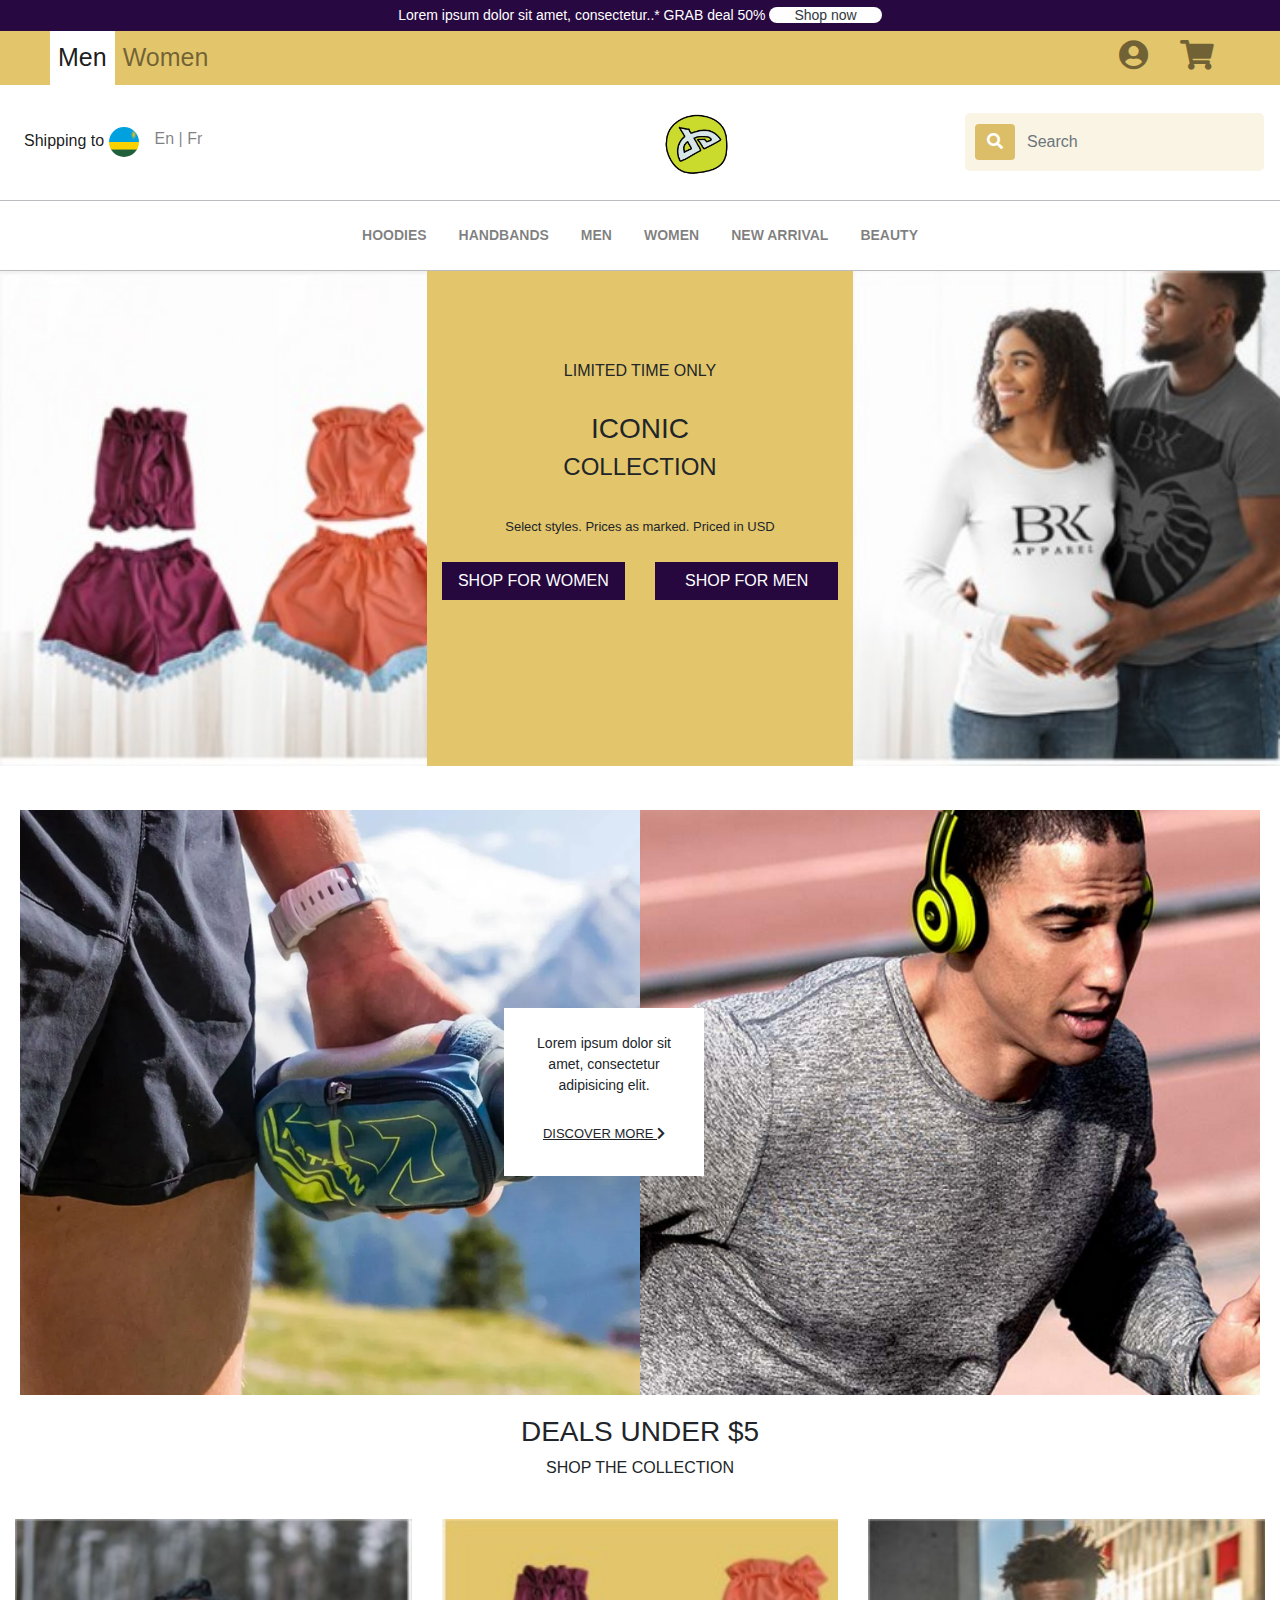
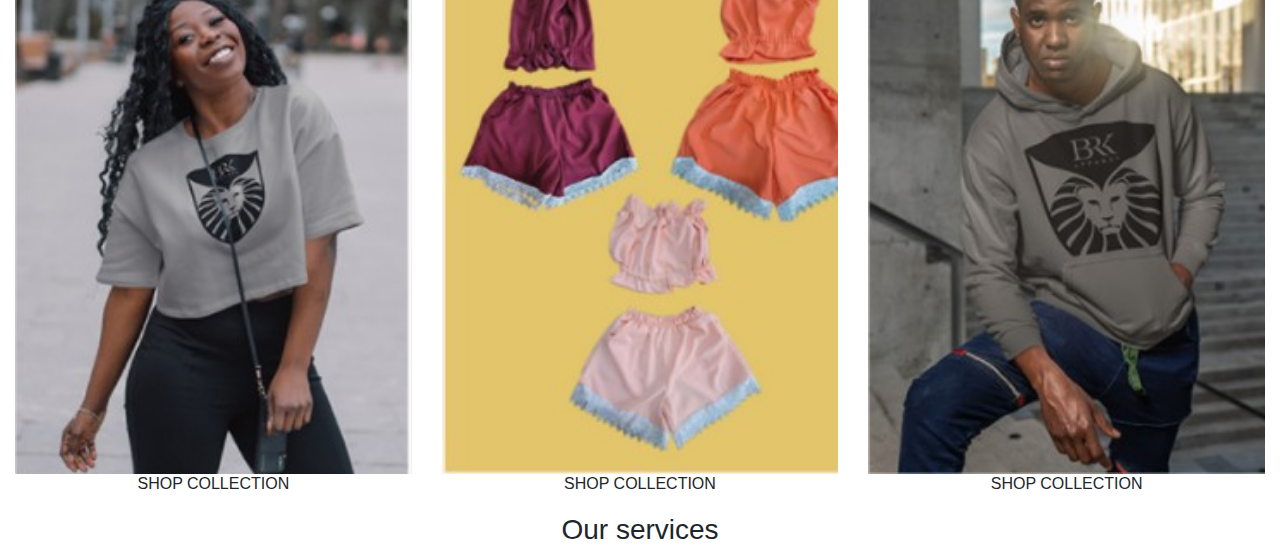
==== index.html @ 5a233d7f "first commit" ====
<!DOCTYPE html>
<html>
<head>
	<meta charset="utf-8">
	<meta name="viewport" content="width=device-width, initial-scale=1">
	<title></title>
	<link rel="stylesheet" href="https://cdn.jsdelivr.net/npm/bootstrap@4.6.0/dist/css/bootstrap.min.css"/>
	<link rel="stylesheet" href="https://pro.fontawesome.com/releases/v5.10.0/css/all.css"/>
	<link rel="stylesheet" type="text/css" href="style.css">

</head>
<body>

	<div class="container-fluid no-padding">
		<div class="row">
			<div class="col-md-12 top-menu-div">
				<div class="text-center" id="top-menu">
					Lorem ipsum dolor sit amet, consectetur..* GRAB deal 50% <a href="#">Shop now</a>
				</div>
			</div>			
		</div>
		<div class="row">
			<div class="col-md-12">
				
				<nav class="navbar navbar-expand-lg navbar-light main-menu">
				  <div class="collapse navbar-collapse" id="navbarSupportedContent">
				    <ul class="navbar-nav mr-auto">
				       <li class="nav-item active">
				        <a class="nav-link" href="#">Men</a>
				      </li>
				      <li class="nav-item">
				        <a class="nav-link" href="#">Women</a>
				      </li>
				    </ul>
				    <ul class="navbar-nav"> 
				    	<li class="nav-link">
				    		<a href="#" class="nav-link">
				    			<i class="fas fa-user-circle"></i>
				    		</a>
				    	</li>
				    	<li class="nav-link">
				    		<a href="#" class="nav-link">
				    			<i class="fas fa-shopping-cart"></i>
				    		</a>
				    	</li>
				    </ul>
				  </div>
				</nav>

			</div>
		</div>


		<div class="row">
			<div class="col-md-12">
				
				<nav class="navbar navbar-expand-lg navbar-light logo-menu">
				  <div class="collapse navbar-collapse" id="navbarSupportedContent">
				    <ul class="navbar-nav mr-auto">
				       <li class="nav-item active">
				        <a class="nav-link" href="#">Shipping to <img src="img/flag.png" class="flag" /></a>
				      </li>
				      <li class="nav-item">
				        <a class="nav-link" href="#">En | Fr</a>
				      </li>
				    </ul>
				    <ul class="navbar-nav  mx-auto"> 
				    	<li class="nav-link">
				    		<a href="#" class="nav-link">
				    			<img src="img/logo.png" class="logo"/>
				    		</a>
				    	</li>
				    </ul>
				     <form class="form-inline my-2 my-lg-0">
				      <button class="btn btn-outline-success my-2 my-sm-0" type="submit"><i class="fas fa-search"></i></button>
				      <input class="form-control mr-sm-2" type="search" placeholder="Search" aria-label="Search">
				    </form>
				  </div>
				</nav>

			</div>
		</div>

		<div class="row">
			<div class="col-md-12">
				
				<nav class="navbar navbar-expand-lg navbar-light category-menu">
				  <div class="collapse navbar-collapse" id="navbarSupportedContent">
				    <ul class="navbar-nav  mx-auto"> 
				    	<li class="nav-link">
				    		<a href="#" class="nav-link">
				    			Hoodies
				    		</a>
				    	</li>
				    	<li class="nav-link">
				    		<a href="#" class="nav-link">
				    			Handbands
				    		</a>
				    	</li>
				    	<li class="nav-link">
				    		<a href="#" class="nav-link">
				    			Men
				    		</a>
				    	</li>
				    	<li class="nav-link">
				    		<a href="#" class="nav-link">
				    			Women
				    		</a>
				    	</li>
				    	<li class="nav-link">
				    		<a href="#" class="nav-link">
				    			New arrival
				    		</a>
				    	</li>
				    	<li class="nav-link">
				    		<a href="#" class="nav-link">
				    			Beauty
				    		</a>
				    	</li>
				    </ul>
				  </div>
				</nav>

			</div>
		</div>

	</div>

	<div class="container-fluid">
		
		<div class="row">
			<div class="col-md-4 section-top" style="background-image: url('img/img_2.jpg');"></div>
			<div class="col-md-4 section-top-middle text-center" style="">
				<h6>LIMITED TIME ONLY</h6>
				<br>
				<h3>ICONIC</h3>
				<h4>COLLECTION</h4>
				<br>
				<span style="font-size: 13px;">Select styles. Prices as marked. Priced in USD</span>
				<br>
				<br>
				<div class="row">
					<div class="col-md-6 col-sm-6">
						<a href="#" class="btn btn-block btn-custom">SHOP FOR WOMEN</a>
					</div>
					<div class="col-md-6 col-sm-6">
						<a href="#" class="btn btn-block btn-custom">SHOP FOR MEN</a>
					</div>
				</div>
			</div>
			<div class="col-md-4 section-top" style="background-image: url('img/img_1.jpg');"></div>
		</div>
	</div>
	<br>
	<div class="container-fluid">
		
		<div class="row" style="position: relative;padding: 20px;">
			<div class="col-md-6 section-middle" style="background-image: url('img/img_3.webp');"></div>
			<div class="section-middle-middle text-center shadow-lg" style="">
				<span>Lorem ipsum dolor sit amet, consectetur adipisicing elit.</span>
				<br>
				<br>
				<a href="#" class="btn btn-block btn-custom-link">DISCOVER MORE <i class="fas fa-chevron-right"></i></a>
			</div>
			<div class="col-md-6 section-middle" style="background-image: url('img/img_4.jpg');"></div>
		</div>
		<div class="row">
			<div class="col-md-12 text-center">
				<h3>DEALS UNDER $5</h3>
				<span>SHOP THE COLLECTION</span>
			</div>
		</div>
	</div>
	<br>
	<div class="container-fluid">
		
		<div class="row">
			<div class="col-md-4 section-collection">
				<div  style="background-image: url('img/img_5.jpg');"></div>
				<a href="#"><h6 class="text-center">SHOP COLLECTION</h6></a>
			</div>

			<div class="col-md-4 section-collection">
				<div  style="background-image: url('img/img_6.jpg');"></div>
				<a href="#"><h6 class="text-center">SHOP COLLECTION</h6></a>
			</div>

			<div class="col-md-4 section-collection">
				<div  style="background-image: url('img/img_7.jpg');"></div>
				<a href="#"><h6 class="text-center">SHOP COLLECTION</h6></a>
			</div>
		</div>
		<br>
		<div class="row">
			<div class="col-md-12 text-center">
				<h3>Our services</h3>
			</div>
		</div>
	</div>


</body>
	
	<script src="https://code.jquery.com/jquery-3.6.0.min.js"></script>
	<script src="https://cdn.jsdelivr.net/npm/bootstrap@4.6.0/dist/js/bootstrap.min.js"></script>
	<script type="text/javascript" src="script.js"></script>
</html>
---- style.css ----
body{
	overflow-y: scroll;
	overflow-x: hidden;
}
#top-menu{
	background-color: #270841;
	color: #fff;
	font-size: 14px;
	padding: 5px;
}
#top-menu a{
	background-color: #FEFEFE;
	color: #303841;
	border-radius: 10px;
	padding-left: 25px;
	padding-right: 25px;
}
.no-padding{
	padding-left: 0px;
	padding-right: 0px;
}
.main-menu{
	background-color: #E3C56B;
	padding-left: 50px;
	padding-right: 50px;
	padding-top: 0px;
	padding-bottom: 0px;
}
.main-menu ul li a{
	font-size: 25px;
}
.main-menu ul li a i{
	font-size: 30px;
}
.main-menu ul .active, .main-menu ul li a:hover{
	background-color: #fff;
}
.main-menu .navbar-nav{
	margin-top: -8px;
	margin-bottom: -8px;
}
.flag{
	width: 30px;
	height: 30px;
	border-radius: 50%;
}
.form-inline{
	background-color: #FAF4E4;
	padding: 10px;
	border-radius: 5px;
}
.form-inline input{
	background-color: #FAF4E4;
	border: 0px;
}
.form-inline button{
	background-color: #DBBE67;
	border: 0px;
	color: white;
}
.logo{
	width: 67px;
}
.category-menu{
	border-top: 1px solid #BABCBF;
	border-bottom: 1px solid #BABCBF;
}
.category-menu ul li a{
	text-transform: uppercase;
	font-weight: bold;
	font-size: 14px;
}
.section-top{
	background-size: cover;
	height: 55vh;
	background-repeat: no-repeat;
}
.section-middle{
	background-size: cover;
	height: 65vh;
	background-repeat: no-repeat;
}
.section-top-middle{
	background-color: #E3C56B;
	vertical-align: middle;
	height: 55vh;
	padding-top: 10vh;
}
.btn-custom{
	background-color: #26083F;
	color: #fff;
	border-radius: 0;
}
.btn-custom-link{
	text-decoration: underline;
}
.section-middle-middle{
	width: 200px;
	background-color: #fff;
	position: absolute;
	right: 45%;
	z-index: 10;
	padding: 20px;
	padding-top: 25px;
	padding-bottom: 25px;
	top: 35%;
	font-size: 14px;
}
.section-middle-middle a{
	font-size: 13px;
}
.section-collection{
	height: 65vh;
	padding: 15px;
}
.section-collection div{
	background-size: cover;
	height: 100%;
	background-repeat: no-repeat;
}
.section-collection a{
	margin-top: 10px;
	color: #22262A;
}
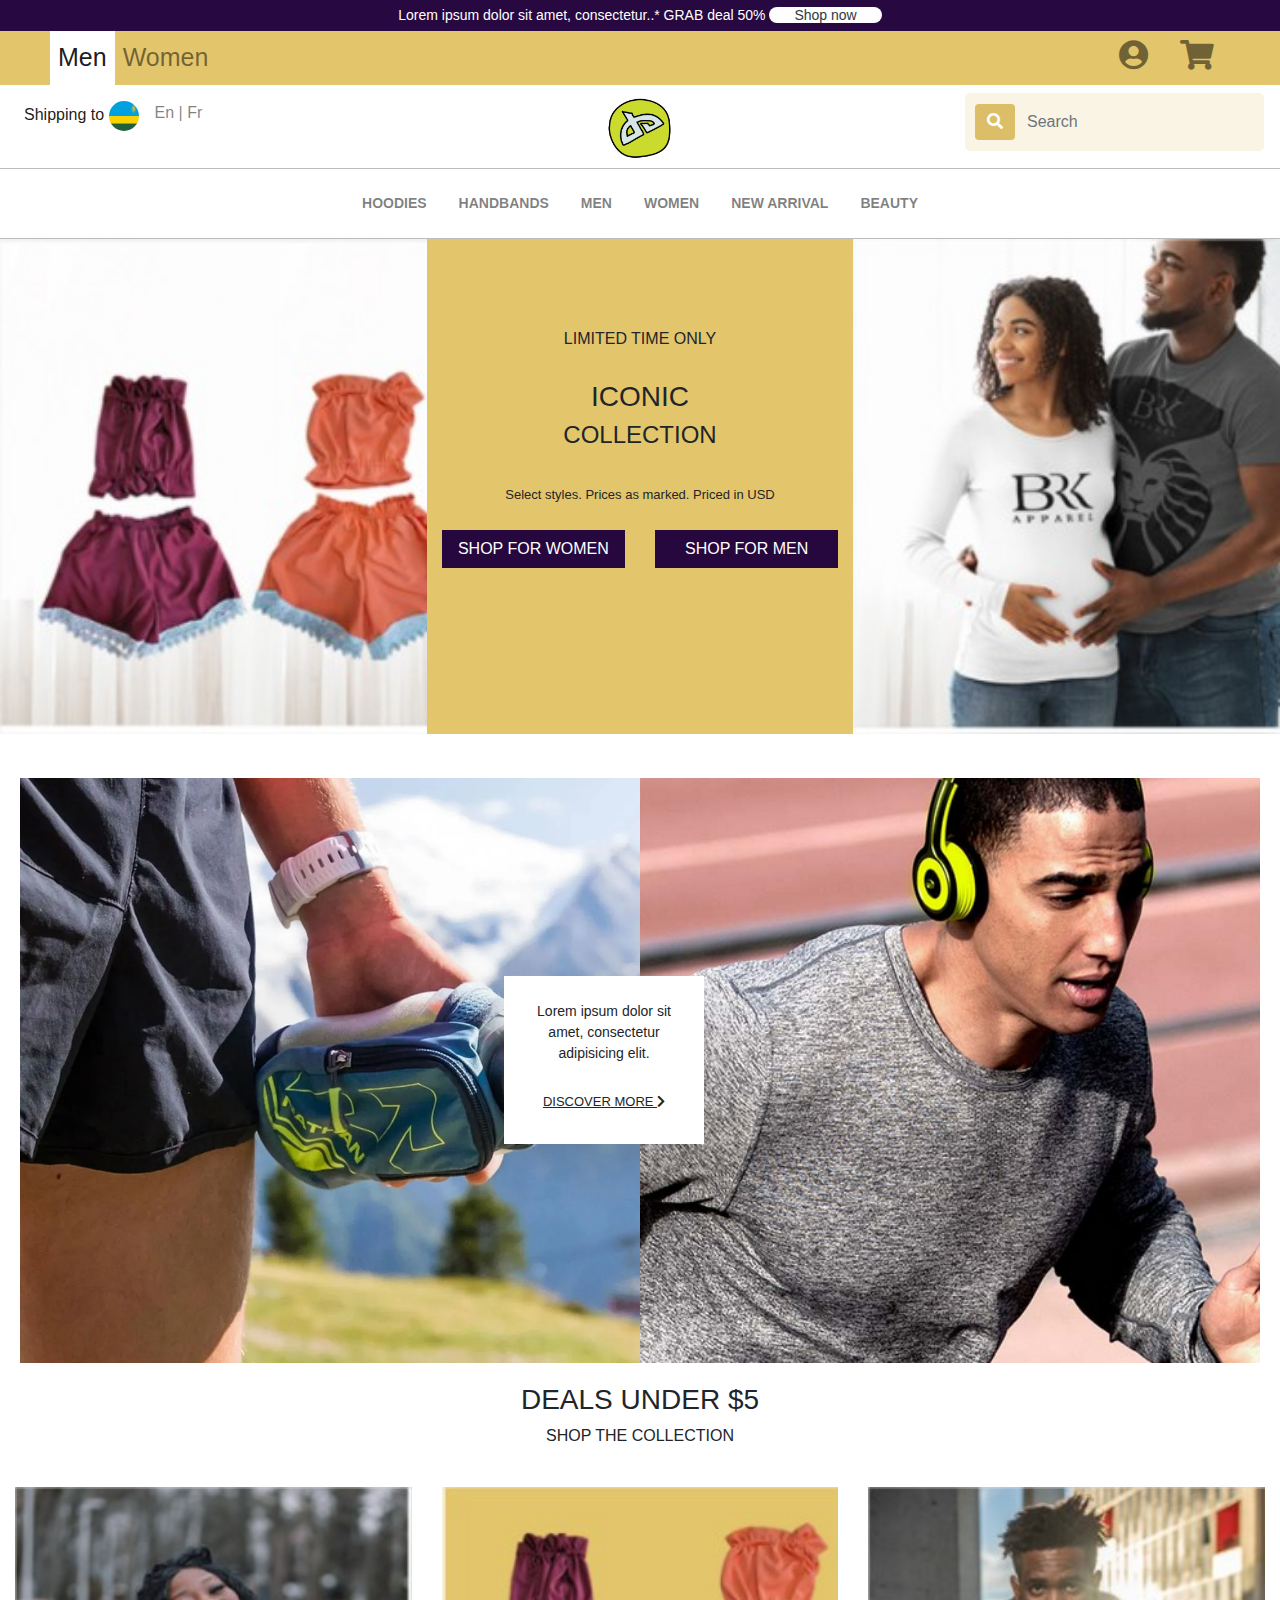
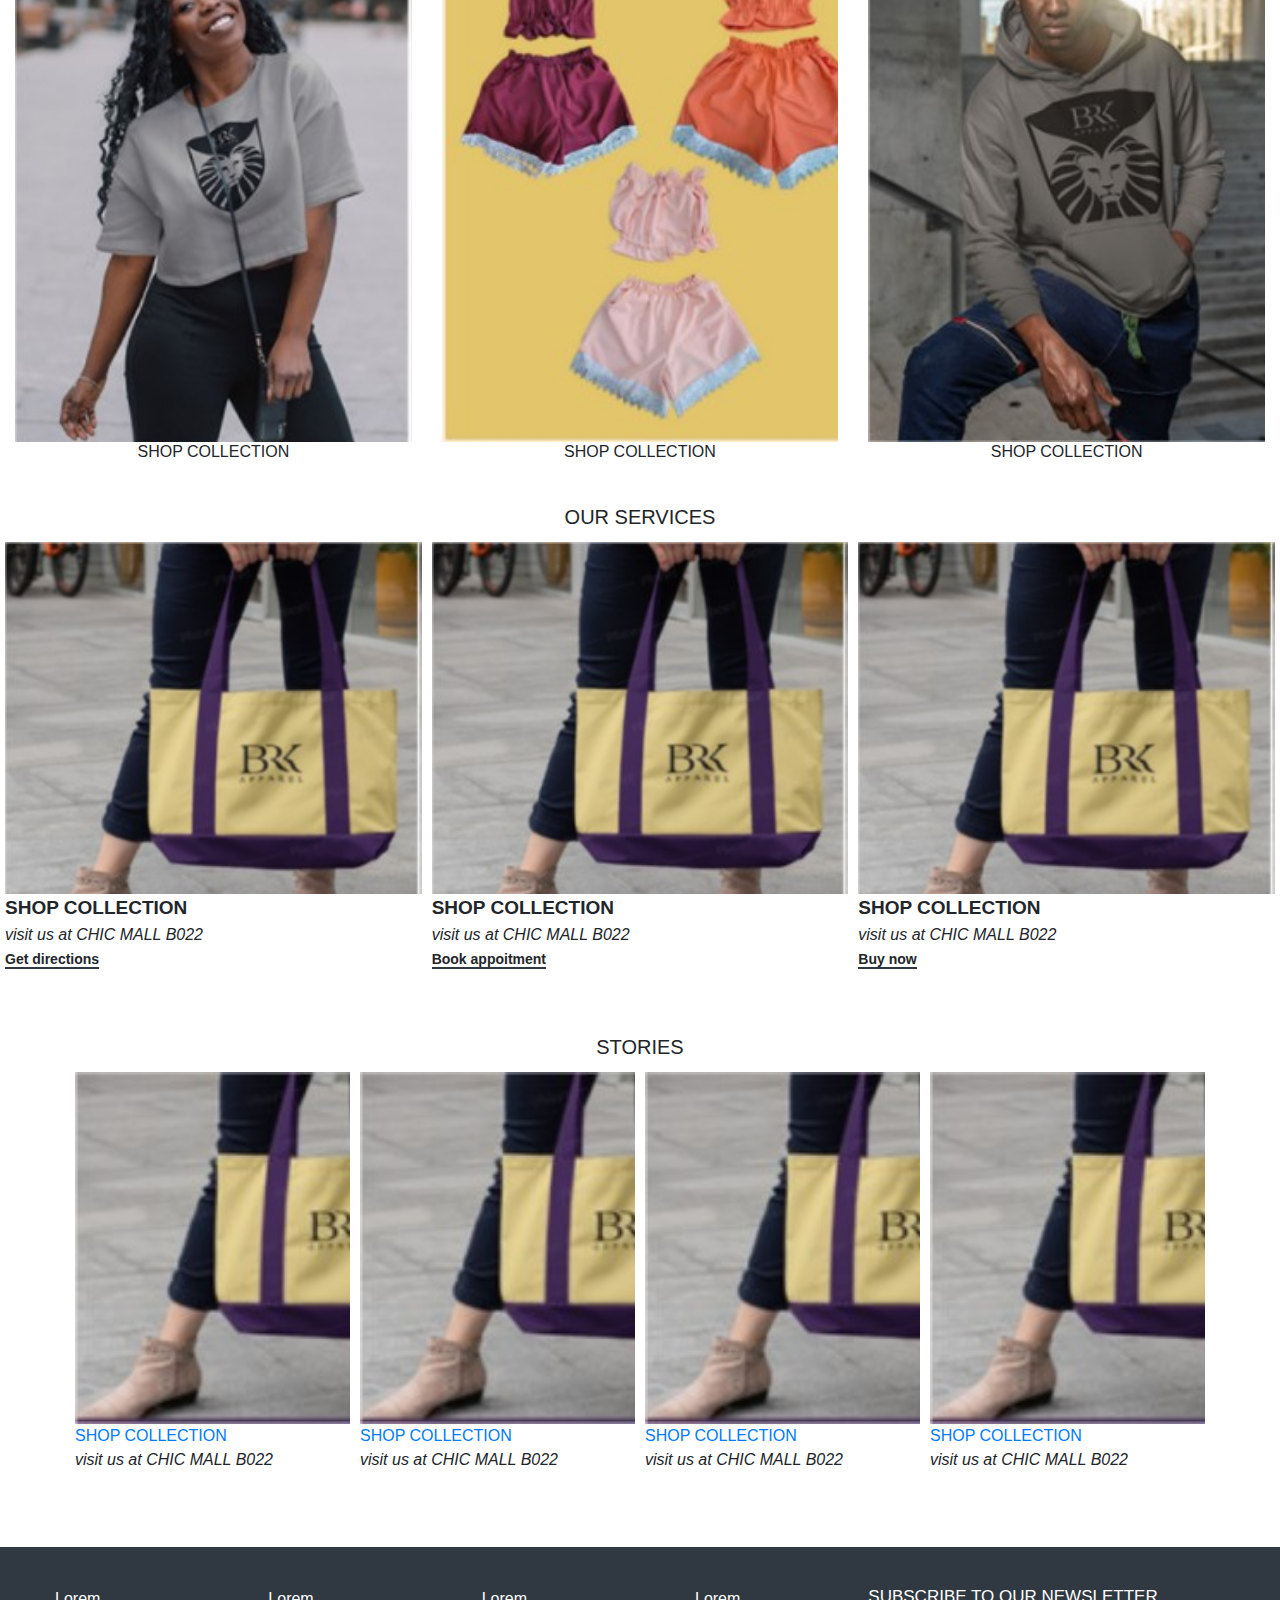
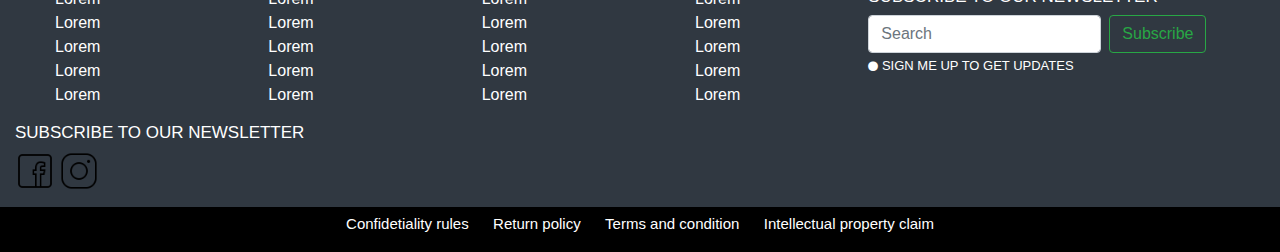
==== commit f9fc696e: "index" ====
--- a/index.html
+++ b/index.html
@@ -53,30 +53,44 @@
 
 		<div class="row">
 			<div class="col-md-12">
+
+				<div class="row">
+					<div class="col-md-4">
+						<nav class="navbar navbar-expand-lg navbar-light logo-menu">
+						  <div class="collapse navbar-collapse" id="navbarSupportedContent2">
+						    <ul class="navbar-nav mr-auto">
+						       <li class="nav-item active">
+						        <a class="nav-link" href="#">Shipping to <img src="img/flag.png" class="flag" /></a>
+						      </li>
+						      <li class="nav-item">
+						        <a class="nav-link" href="#">En | Fr</a>
+						      </li>
+						    </ul>
+						  </div>
+						</nav>
+					</div>
+					<div class="col-md-4 text-center">
+						<a href="#" class="nav-link">
+			    			<img src="img/logo.png" class="logo"/>
+			    		</a>
+					</div>
+					<div class="col-md-4">
+						<nav class="navbar navbar-expand-lg navbar-light logo-menu">
+						  <div class="collapse navbar-collapse" id="navbarSupportedContent2">
+						    <ul class="navbar-nav mr-auto">
+						       <li class="nav-item">
+						      </li>
+						    </ul>
+						     <form class="form-inline my-2 my-lg-0">
+						      <button class="btn btn-outline-success my-2 my-sm-0" type="submit"><i class="fas fa-search"></i></button>
+						      <input class="form-control mr-sm-2" type="search" placeholder="Search" aria-label="Search">
+						    </form>
+						  </div>
+						</nav>
+					</div>
+				</div>
 				
-				<nav class="navbar navbar-expand-lg navbar-light logo-menu">
-				  <div class="collapse navbar-collapse" id="navbarSupportedContent">
-				    <ul class="navbar-nav mr-auto">
-				       <li class="nav-item active">
-				        <a class="nav-link" href="#">Shipping to <img src="img/flag.png" class="flag" /></a>
-				      </li>
-				      <li class="nav-item">
-				        <a class="nav-link" href="#">En | Fr</a>
-				      </li>
-				    </ul>
-				    <ul class="navbar-nav  mx-auto"> 
-				    	<li class="nav-link">
-				    		<a href="#" class="nav-link">
-				    			<img src="img/logo.png" class="logo"/>
-				    		</a>
-				    	</li>
-				    </ul>
-				     <form class="form-inline my-2 my-lg-0">
-				      <button class="btn btn-outline-success my-2 my-sm-0" type="submit"><i class="fas fa-search"></i></button>
-				      <input class="form-control mr-sm-2" type="search" placeholder="Search" aria-label="Search">
-				    </form>
-				  </div>
-				</nav>
+				
 
 			</div>
 		</div>
@@ -191,13 +205,157 @@
 			</div>
 		</div>
 		<br>
+		<br>
 		<div class="row">
 			<div class="col-md-12 text-center">
-				<h3>Our services</h3>
-			</div>
-		</div>
-	</div>
-
+				<h5>OUR SERVICES</h5>
+			</div>
+		</div>
+	</div>
+
+	<div class="container-fluid">
+		
+		<div class="row">
+			<div class="col-md-4 section-services">
+				<div  style="background-image: url('img/img_8.jpg');"></div>
+				<a href="#" class="title">SHOP COLLECTION</a>
+				<br>
+				<span class="italic">visit us at CHIC MALL B022</span>
+				<br>
+				<a href="#" class="underline">Get directions</a>
+			</div>
+
+			<div class="col-md-4 section-services">
+				<div  style="background-image: url('img/img_8.jpg');"></div>
+				<a href="#" class="title">SHOP COLLECTION</a>
+				<br>
+				<span class="italic">visit us at CHIC MALL B022</span>
+				<br>
+				<a href="#" class="underline">Book appoitment</a>
+			</div>
+
+			<div class="col-md-4 section-services">
+				<div  style="background-image: url('img/img_8.jpg');"></div>
+				<a href="#" class="title">SHOP COLLECTION</a>
+				<br>
+				<span class="italic">visit us at CHIC MALL B022</span>
+				<br>
+				<a href="#" class="underline">Buy now</a>
+			</div>
+		</div>
+	</div>
+
+	<div class="container-fluid">
+		<br>
+		<br>
+		<div class="row">
+			<div class="col-md-12 text-center">
+				<h5>STORIES</h5>
+			</div>
+		</div>
+		<div class="container">
+			<div class="row">
+			<div class="col-md-3 section-stories">
+				<div  style="background-image: url('img/img_9.jpg');"></div>
+				<a href="#" class="title">SHOP COLLECTION</a>
+				<br>
+				<span class="italic">visit us at CHIC MALL B022</span>
+			</div>
+
+			<div class="col-md-3 section-stories">
+				<div  style="background-image: url('img/img_9.jpg');"></div>
+				<a href="#" class="title">SHOP COLLECTION</a>
+				<br>
+				<span class="italic">visit us at CHIC MALL B022</span>
+			</div>
+
+			<div class="col-md-3 section-stories">
+				<div  style="background-image: url('img/img_9.jpg');"></div>
+				<a href="#" class="title">SHOP COLLECTION</a>
+				<br>
+				<span class="italic">visit us at CHIC MALL B022</span>
+			</div>
+			<div class="col-md-3 section-stories">
+				<div  style="background-image: url('img/img_9.jpg');"></div>
+				<a href="#" class="title">SHOP COLLECTION</a>
+				<br>
+				<span class="italic">visit us at CHIC MALL B022</span>
+			</div>
+		</div>
+		</div>
+	</div>
+
+	<footer>
+		<div class="container-fluid">
+			<div class="row">
+				<div class="col-md-2 col-sm-6">
+					<ul>
+						<li><a href="#">Lorem</a></li>
+						<li><a href="#">Lorem</a></li>
+						<li><a href="#">Lorem</a></li>
+						<li><a href="#">Lorem</a></li>
+						<li><a href="#">Lorem</a></li>
+					</ul>
+				</div>
+				<div class="col-md-2 col-sm-6">
+					<ul>
+						<li><a href="#">Lorem</a></li>
+						<li><a href="#">Lorem</a></li>
+						<li><a href="#">Lorem</a></li>
+						<li><a href="#">Lorem</a></li>
+						<li><a href="#">Lorem</a></li>
+					</ul>
+				</div>
+				<div class="col-md-2 col-sm-6">
+					<ul>
+						<li><a href="#">Lorem</a></li>
+						<li><a href="#">Lorem</a></li>
+						<li><a href="#">Lorem</a></li>
+						<li><a href="#">Lorem</a></li>
+						<li><a href="#">Lorem</a></li>
+					</ul>
+				</div>
+				<div class="col-md-2 col-sm-6">
+					<ul>
+						<li><a href="#">Lorem</a></li>
+						<li><a href="#">Lorem</a></li>
+						<li><a href="#">Lorem</a></li>
+						<li><a href="#">Lorem</a></li>
+						<li><a href="#">Lorem</a></li>
+					</ul>
+				</div>
+				<div class="col-md-4 col-sm-6 subscribe-section">
+					<h5>SUBSCRIBE TO OUR NEWSLETTER</h5>
+					<form class="form-inline my-2 my-lg-0">
+				      <input class="form-control mr-sm-2" type="search" placeholder="Search" aria-label="Search" placeholder="your email">
+				      <button class="btn btn-outline-success my-2 my-sm-0" type="submit">Subscribe</button>
+				    </form>
+				    <span><i class="fas fa-circle"></i> SIGN ME UP TO GET UPDATES</span>
+				</div>
+
+			</div>
+
+			<div class="row">
+				<div class="col-md-12 social-media-section">
+					<h5>SUBSCRIBE TO OUR NEWSLETTER</h5>
+					<p>
+						<a href="#"><img src="img/facebook.png"/></a>
+						<a href="#"><img src="img/instagram.png"/></a>
+					</p>
+				</div>
+			</div>
+			<div class="row" style="background-color: #000;padding-top: 5px;">
+				<div class="col-md-12 text-center bottom-section">
+					<p>
+						<a href="#">Confidetiality rules</a>
+						<a href="#">Return policy</a>
+						<a href="#">Terms and condition</a>
+						<a href="#">Intellectual property claim</a>
+					</p>
+				</div>
+			</div>
+		</div>
+	</footer>
 
 </body>
 	
--- a/style.css
+++ b/style.css
@@ -44,16 +44,16 @@
 	height: 30px;
 	border-radius: 50%;
 }
-.form-inline{
+.logo-menu .form-inline{
 	background-color: #FAF4E4;
 	padding: 10px;
 	border-radius: 5px;
 }
-.form-inline input{
+.logo-menu .form-inline input{
 	background-color: #FAF4E4;
 	border: 0px;
 }
-.form-inline button{
+.logo-menu .form-inline button{
 	background-color: #DBBE67;
 	border: 0px;
 	color: white;
@@ -118,7 +118,60 @@
 	height: 100%;
 	background-repeat: no-repeat;
 }
-.section-collection a{
+.section-collection a, .section-services a{
 	margin-top: 10px;
 	color: #22262A;
+}
+.section-services, .section-stories{
+	height: 50vh;
+	padding: 5px;
+}
+.section-services .title{
+	font-size: 19px;
+	font-weight: bold;
+}
+.section-services div, .section-stories div{
+	background-size: cover;
+	height: 80%;
+	background-repeat: no-repeat;
+}
+.italic{
+	font-style: italic;
+}
+.underline{
+	border-bottom: 2px solid #303841;
+	font-size: 14px;
+	color: #303841;
+	font-weight: bold;
+}
+
+footer{
+	margin-top: 30px;
+	background-color: #303841;
+	padding-top: 40px;
+}
+footer ul li{
+	list-style-type: none;
+}
+footer ul li a{
+	color: #fff;
+}
+.subscribe-section h5, .social-media-section h5{
+	color: #fff;
+	font-size: 17px;
+}
+.subscribe-section span{
+	color: #fff;
+	font-size: 13px;
+}
+.subscribe-section span i{
+	font-size: 10px;
+}
+.bottom-section a{
+	color: #fff;
+	font-size: 15px;
+	margin: 10px;
+}
+.social-media-section a img{
+	width: 40px;
 }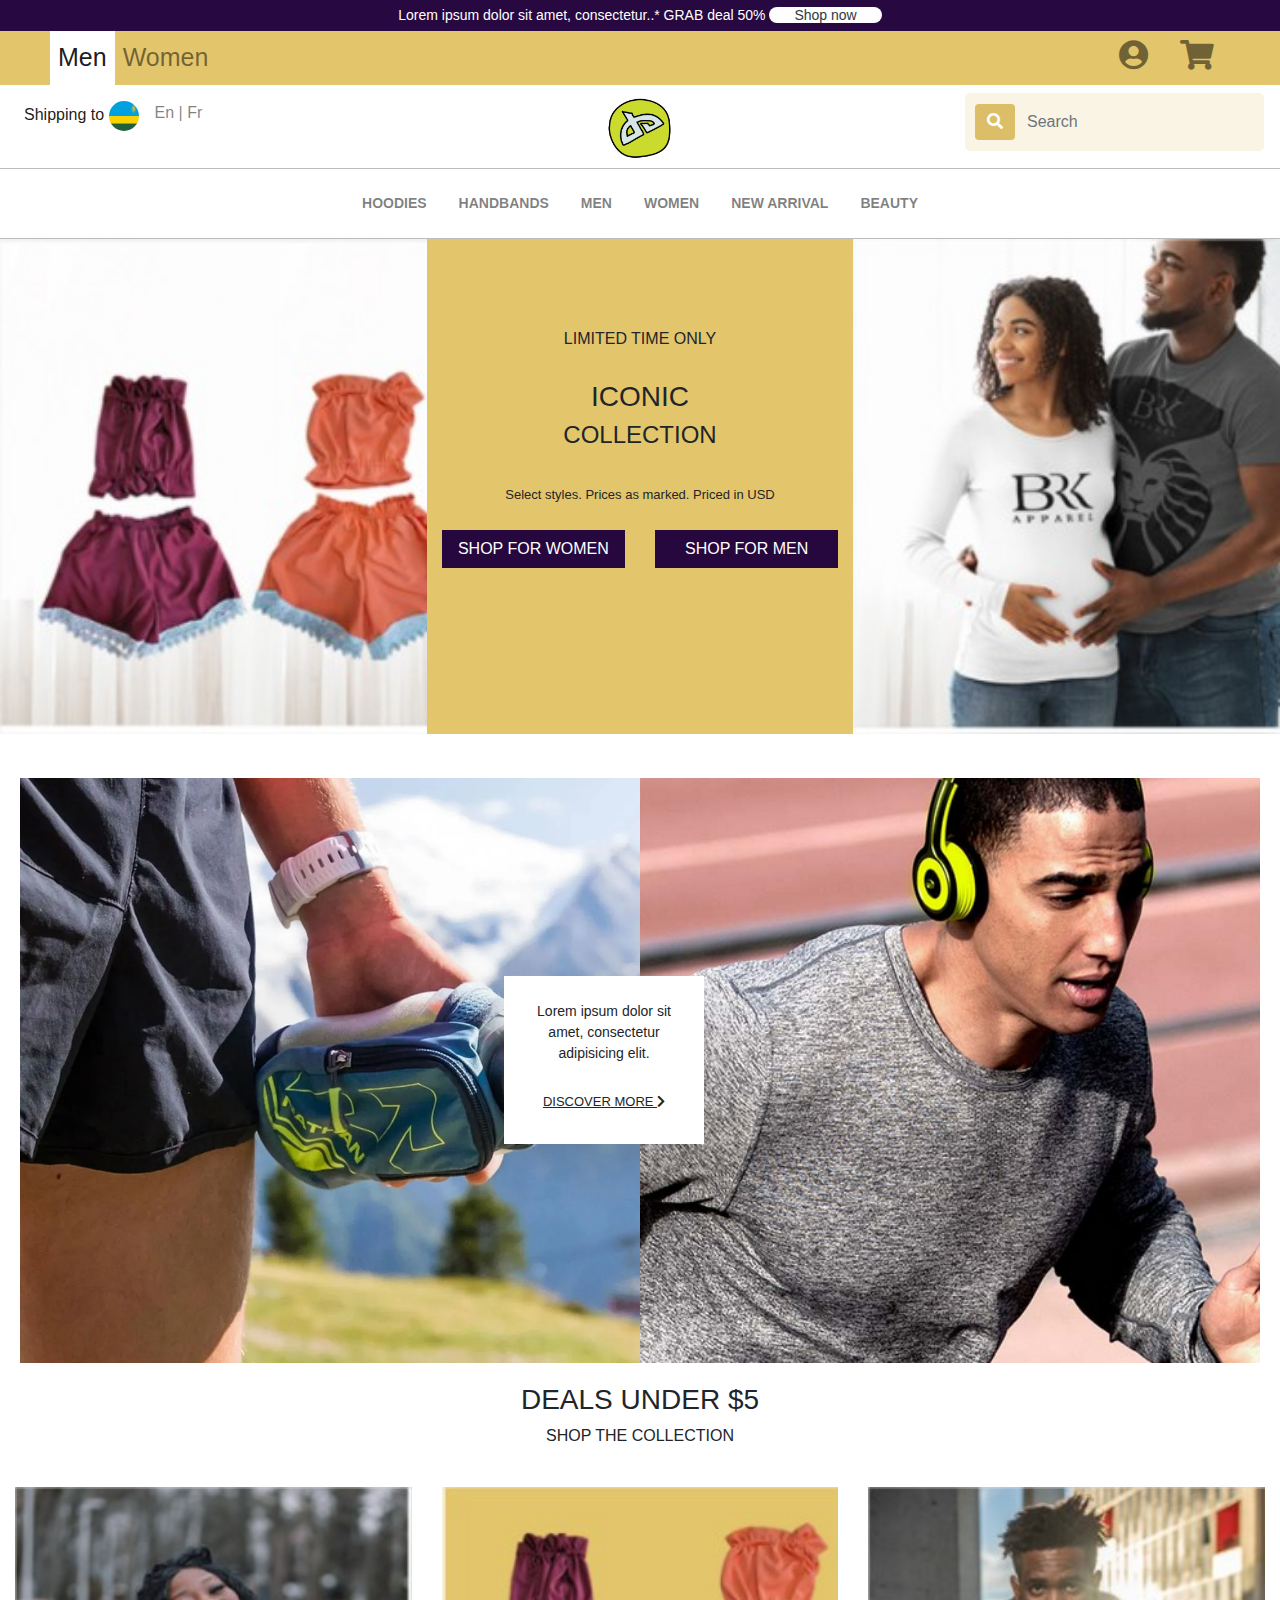
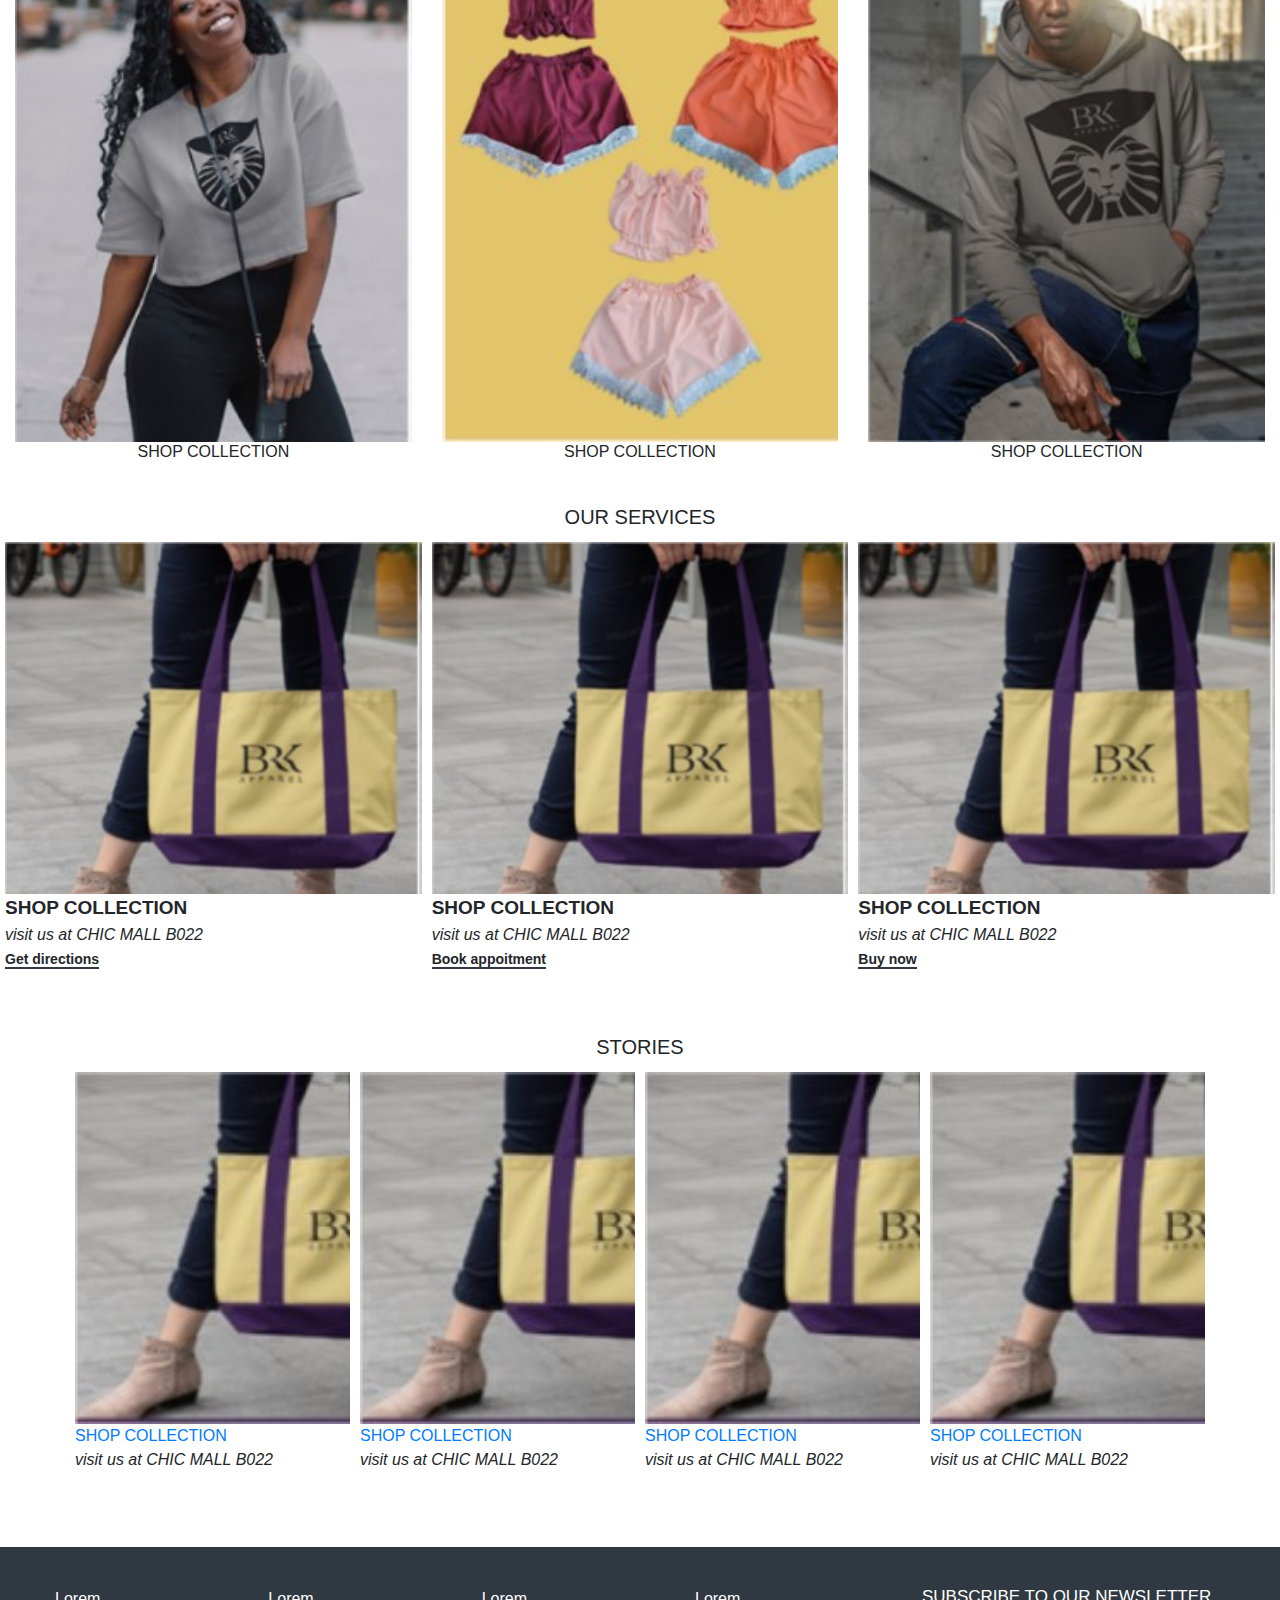
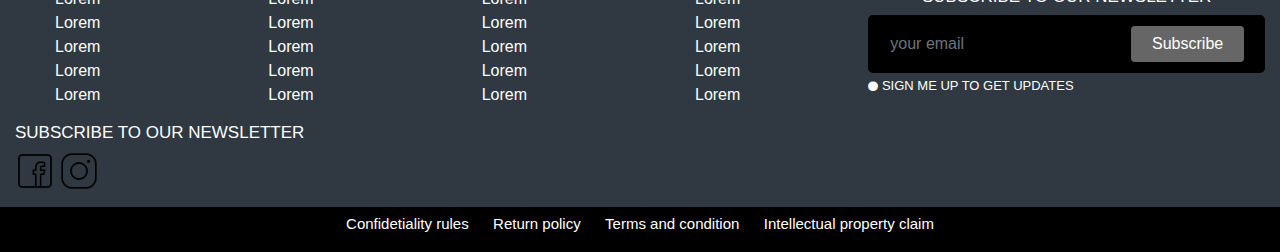
==== commit 487f085b: "men page" ====
--- a/index.html
+++ b/index.html
@@ -3,7 +3,7 @@
 <head>
 	<meta charset="utf-8">
 	<meta name="viewport" content="width=device-width, initial-scale=1">
-	<title></title>
+	<title>Home - </title>
 	<link rel="stylesheet" href="https://cdn.jsdelivr.net/npm/bootstrap@4.6.0/dist/css/bootstrap.min.css"/>
 	<link rel="stylesheet" href="https://pro.fontawesome.com/releases/v5.10.0/css/all.css"/>
 	<link rel="stylesheet" type="text/css" href="style.css">
@@ -325,10 +325,10 @@
 					</ul>
 				</div>
 				<div class="col-md-4 col-sm-6 subscribe-section">
-					<h5>SUBSCRIBE TO OUR NEWSLETTER</h5>
+					<h5 class="text-center">SUBSCRIBE TO OUR NEWSLETTER</h5>
 					<form class="form-inline my-2 my-lg-0">
-				      <input class="form-control mr-sm-2" type="search" placeholder="Search" aria-label="Search" placeholder="your email">
-				      <button class="btn btn-outline-success my-2 my-sm-0" type="submit">Subscribe</button>
+				      <input class="form-control mr-sm-2" type="email" placeholder="your email">
+				      <button class="btn btn-outline-success btn my-2 my-sm-0" type="submit">Subscribe</button>
 				    </form>
 				    <span><i class="fas fa-circle"></i> SIGN ME UP TO GET UPDATES</span>
 				</div>
--- a/style.css
+++ b/style.css
@@ -174,4 +174,46 @@
 }
 .social-media-section a img{
 	width: 40px;
+}
+.subscribe-section .form-inline{
+	background-color: #000000;
+	padding: 10px;
+	border-radius: 5px;
+}
+.subscribe-section .form-inline input{
+	background-color: #000000;
+	border: 0px;
+	width: 65%;
+}
+.subscribe-section .form-inline button{
+	background-color: #666666;
+	border: 0px;
+	color: white;
+	width: 30%;
+}
+.filter-menu{
+	background-color: #F4F4F4;
+}
+.filter-menu ul .active{
+	background-color: #CFCFCF;
+}
+.filter-menu .navbar-nav{
+	margin-top: -8px;
+	margin-bottom: -8px;
+}
+.section-men{
+	height: 87vh;
+	padding: 5px;
+	cursor: pointer;
+}
+.section-men div{
+	background-size: cover;
+	height: 80%;
+	background-repeat: no-repeat;
+}
+.btn-custom-1{
+	background-color: #212529;
+	color: white;
+	border-radius: 0;
+	padding: 15px;
 }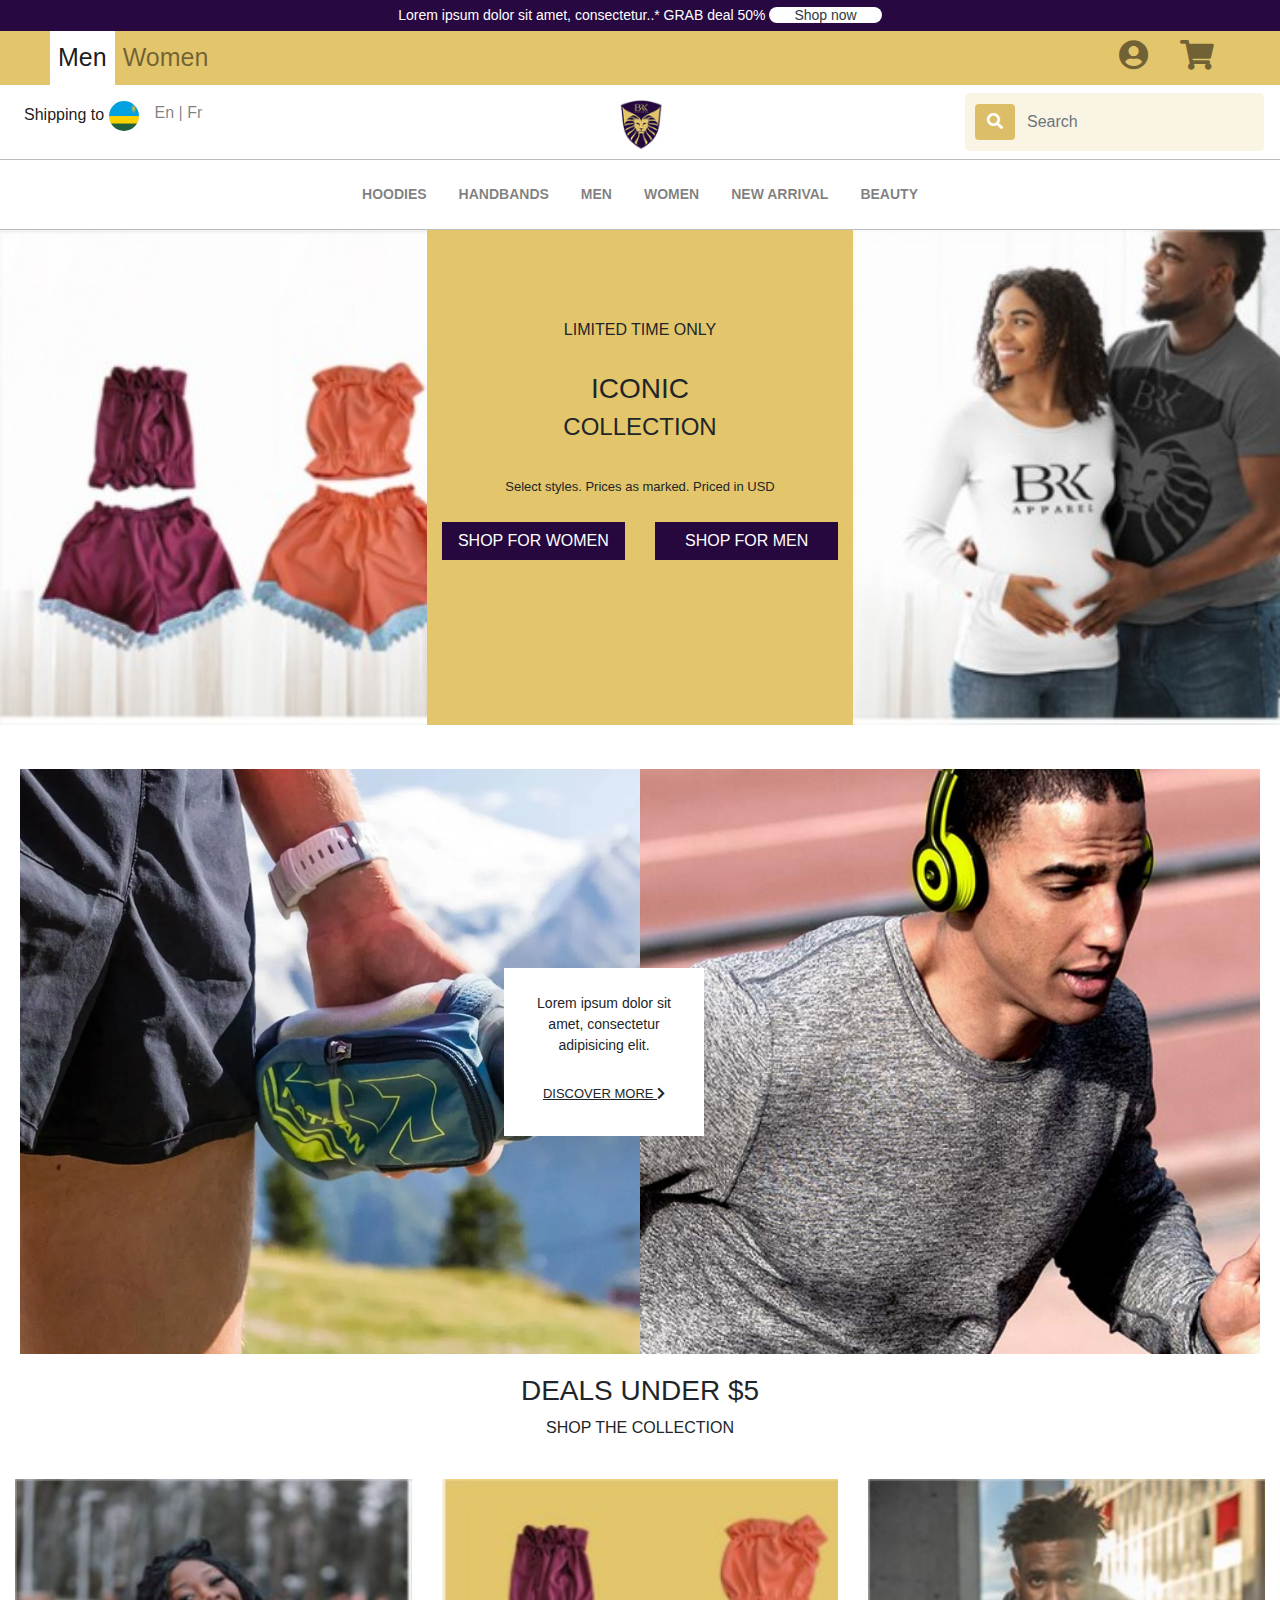
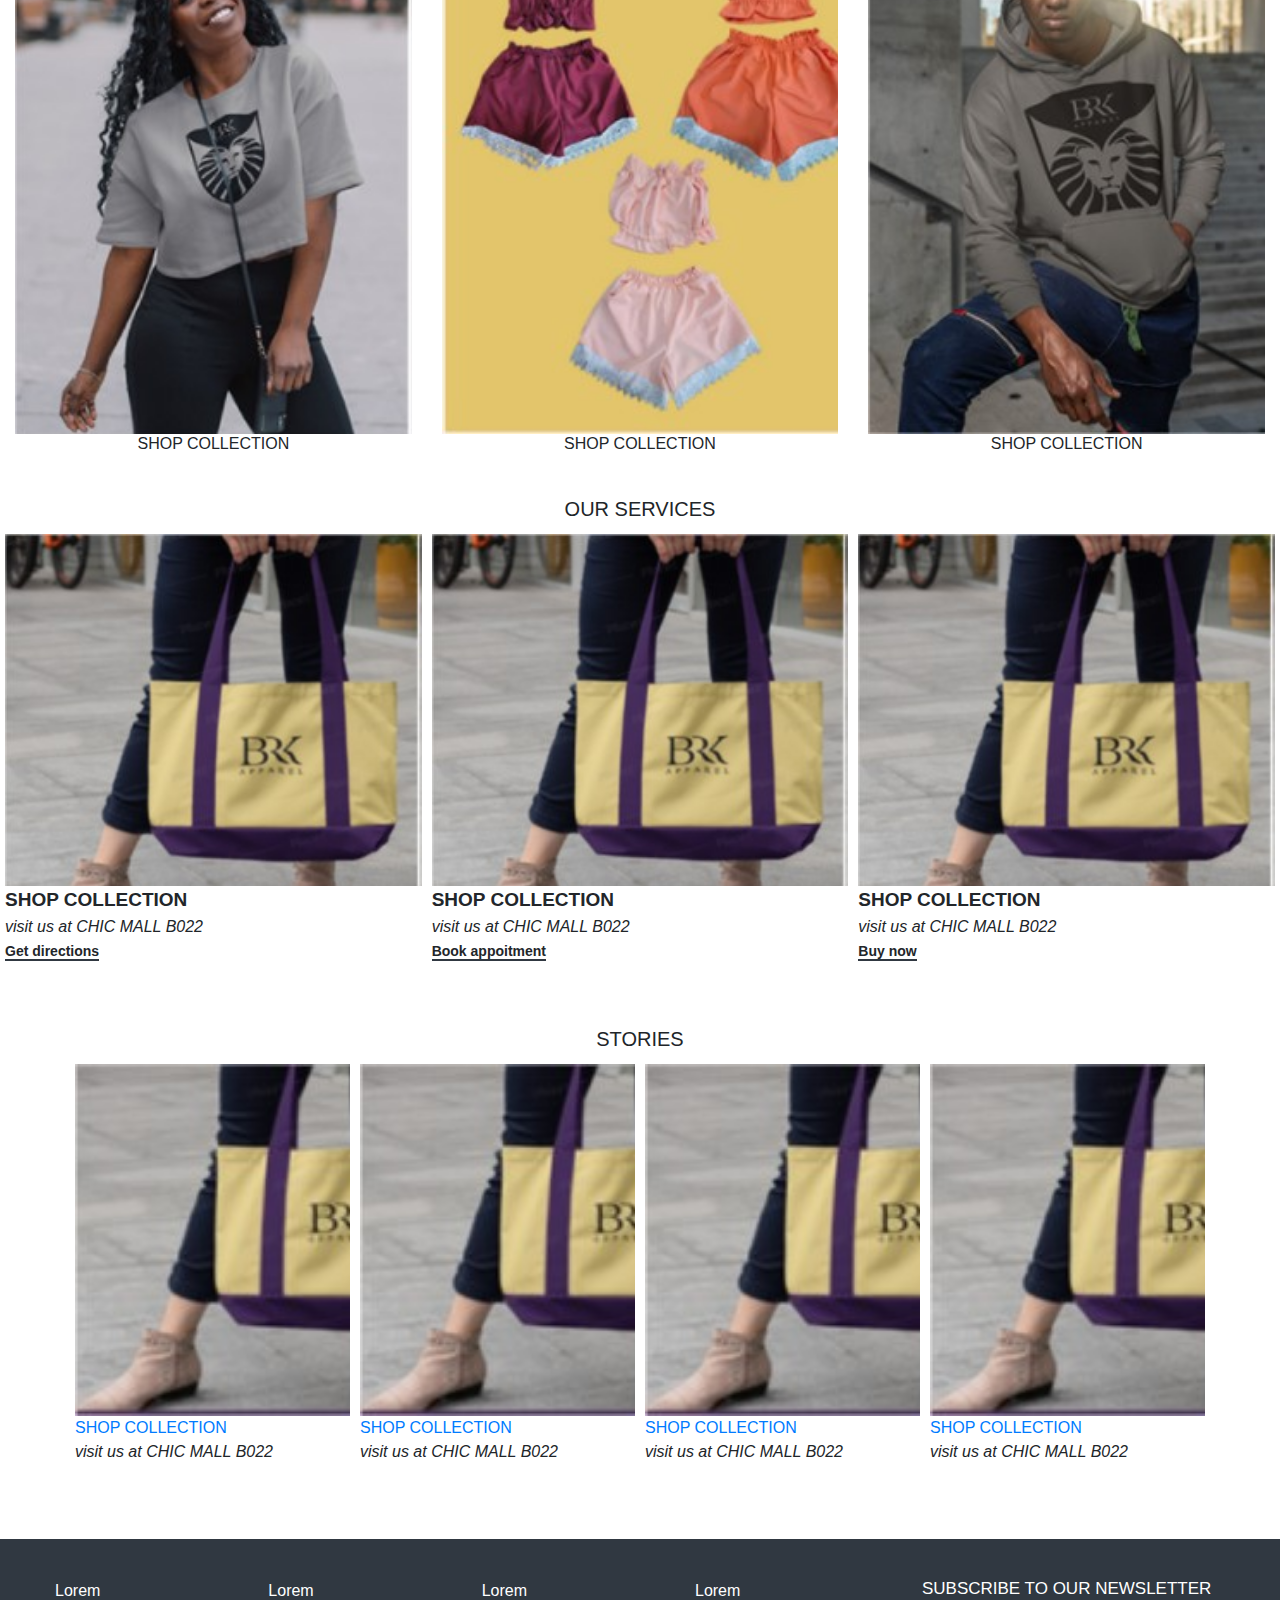
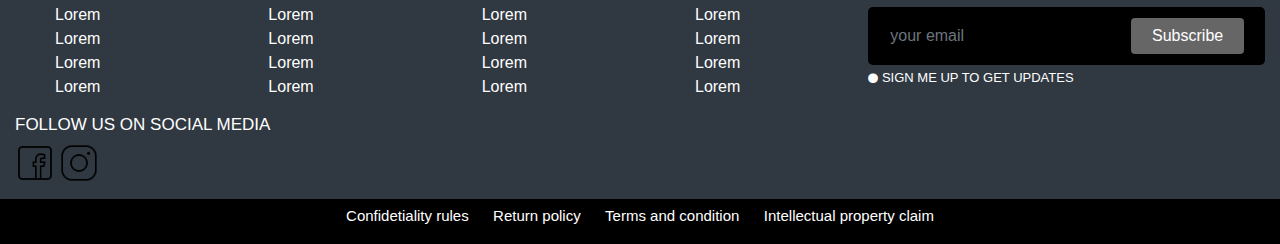
==== commit 029292ab: "social media" ====
--- a/index.html
+++ b/index.html
@@ -337,7 +337,7 @@
 
 			<div class="row">
 				<div class="col-md-12 social-media-section">
-					<h5>SUBSCRIBE TO OUR NEWSLETTER</h5>
+					<h5>FOLLOW US ON SOCIAL MEDIA</h5>
 					<p>
 						<a href="#"><img src="img/facebook.png"/></a>
 						<a href="#"><img src="img/instagram.png"/></a>
--- a/style.css
+++ b/style.css
@@ -216,4 +216,25 @@
 	color: white;
 	border-radius: 0;
 	padding: 15px;
+}
+.new-arrival-about{
+	height: 30vh;
+	padding: 5px;
+}
+.new-arrival-about div{
+	background-size: cover;
+	height: 80%;
+	background-repeat: no-repeat;
+}
+.what-we-do img{
+	width: 100%;
+}
+
+.delivery-logos img{
+	margin: 15px;
+}
+.new-arrival-about p a{
+	color: #212529;
+	font-size: 17px;
+	font-weight: bold;
 }